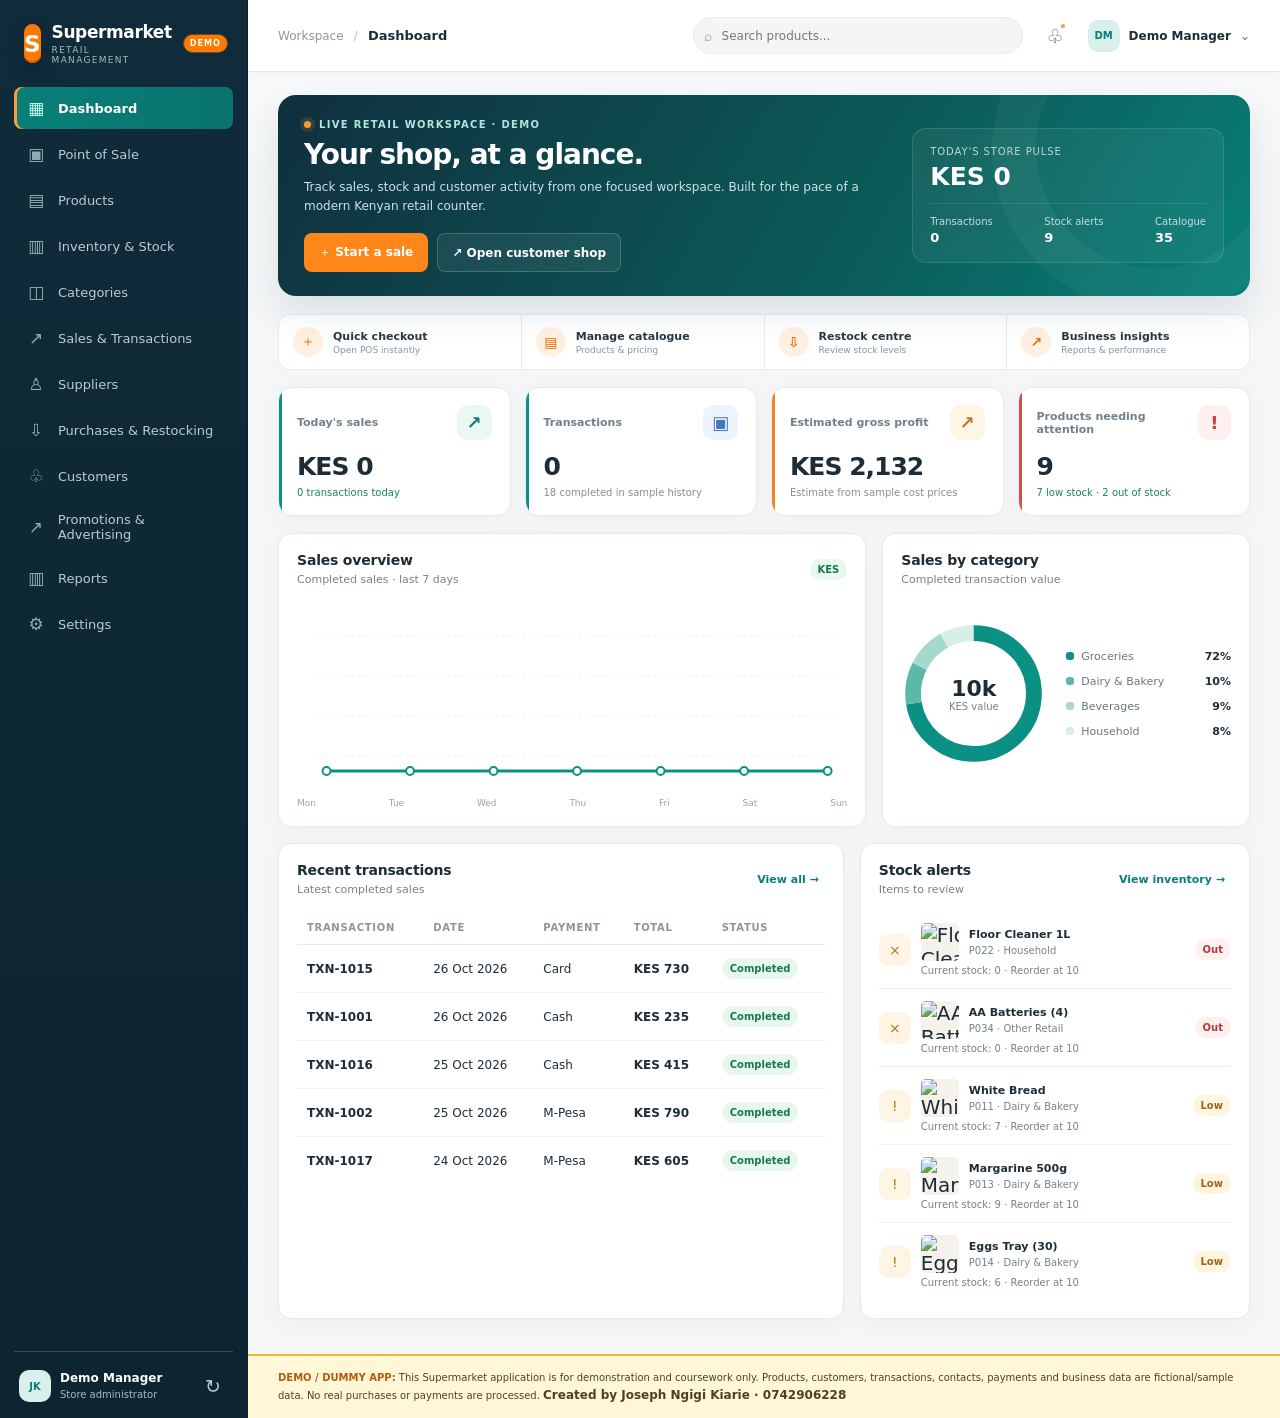
==== index.html @ f4c57b40 "Initial Mini Supermarket System" ====
<!doctype html>
<html lang="en">
<head>
  <meta charset="utf-8">
  <meta name="viewport" content="width=device-width,initial-scale=1">
  <title>Supermarket — Retail Management</title>
  <link rel="stylesheet" href="css/styles.css">
  <link rel="stylesheet" href="css/dashboard.css">
  <link rel="stylesheet" href="css/pos.css">
</head>
<body>
<div class="app-shell">
  <aside class="sidebar" id="sidebar">
    <div class="brand"><div class="brand-mark">S</div><div><strong>Supermarket</strong><small>RETAIL MANAGEMENT</small></div><span class="demo-chip">DEMO</span></div>
    <nav id="mainNav" aria-label="Main navigation">
      <button class="nav-link active" data-page="dashboard"><span>▦</span> Dashboard</button>
      <button class="nav-link" data-page="pos"><span>▣</span> Point of Sale</button>
      <button class="nav-link" data-page="products"><span>▤</span> Products</button>
      <button class="nav-link" data-page="inventory"><span>▥</span> Inventory & Stock</button>
      <button class="nav-link" data-page="categories"><span>◫</span> Categories</button>
      <button class="nav-link" data-page="sales"><span>↗</span> Sales & Transactions</button>
      <button class="nav-link" data-page="suppliers"><span>♙</span> Suppliers</button>
      <button class="nav-link" data-page="purchases"><span>⇩</span> Purchases & Restocking</button>
      <button class="nav-link" data-page="customers"><span>♧</span> Customers</button>
      <button class="nav-link" data-page="promotions"><span>↗</span> Promotions & Advertising</button>
      <button class="nav-link" data-page="reports"><span>▥</span> Reports</button>
      <button class="nav-link" data-page="settings"><span>⚙</span> Settings</button>
    </nav>
    <div class="sidebar-footer"><div class="avatar">JK</div><div><strong>Demo Manager</strong><small>Store administrator</small></div><button id="resetData" class="icon-button" title="Reset data">↻</button></div>
  </aside>
  <main class="main-area">
    <header class="topbar">
      <button class="mobile-menu icon-button" id="mobileMenu" aria-label="Toggle menu">☰</button>
      <div class="breadcrumb"><span>Workspace</span><b>/</b><strong id="currentSection">Dashboard</strong></div>
      <div class="top-actions"><label class="global-search"><span>⌕</span><input id="globalSearch" placeholder="Search products..." aria-label="Search products"></label><button class="icon-button notification-button" title="Notifications" id="notifications">♧<i></i></button><div class="top-profile"><div class="avatar">DM</div><span>Demo Manager</span><span class="muted">⌄</span></div></div>
    </header>
    <div id="pageContent" class="page-content"></div>
    <footer class="footer-note"><strong>DEMO / DUMMY APP:</strong> This Supermarket application is for demonstration and coursework only. Products, customers, transactions, contacts, payments and business data are fictional/sample data. No real purchases or payments are processed. <b class="creator-credit">Created by Joseph Ngigi Kiarie · 0742906228</b></footer>
  </main>
</div>
<div id="modalRoot"></div>
<div id="toastRoot" class="toast-root" aria-live="polite"></div>
<script src="js/data.js"></script>
<script src="js/app.js"></script>
<script src="js/dashboard.js"></script>
<script src="js/pos.js"></script>
<script src="js/inventory.js"></script>
<script src="js/sales.js"></script>
<script src="js/purchases.js"></script>
<script src="js/promotions.js"></script>
<script src="js/reports.js"></script>
</body>
</html>
---- css/styles.css ----
:root{--navy:#142b3b;--navy-2:#1d3b4c;--teal:#087f78;--teal-dark:#06665f;--green:#1a9a69;--ink:#1d2d38;--muted:#74828b;--line:#e5eaed;--surface:#fff;--canvas:#f5f7f8;--soft:#edf7f5;--amber:#b7791f;--red:#c24141;--radius:13px;font-family:Inter,ui-sans-serif,system-ui,-apple-system,"Segoe UI",sans-serif;color:var(--ink);font-synthesis:none}*{box-sizing:border-box}body{margin:0;background:var(--canvas);font-size:14px}button,input,select,textarea{font:inherit}button{cursor:pointer}button:focus-visible,input:focus-visible,select:focus-visible{outline:3px solid #7dd3c7;outline-offset:2px}.app-shell{min-height:100vh;display:flex}.sidebar{width:248px;background:var(--navy);color:#d9e3e8;display:flex;flex-direction:column;padding:22px 14px 14px;flex-shrink:0}.brand{display:flex;align-items:center;gap:11px;padding:0 10px 22px;color:#fff}.brand-mark{width:39px;height:39px;border-radius:11px;background:#17a48f;color:white;display:grid;place-items:center;font-weight:850;font-size:23px;box-shadow:inset 0 -3px 0 #087c72}.brand strong,.store-logo strong{display:block;font-size:17px;letter-spacing:-.4px}.brand small,.store-logo small{display:block;font-size:9px;letter-spacing:1.3px;color:#a5bac4;margin-top:3px}.demo-label{margin:0 10px 12px;padding:7px 10px;border:1px solid #355361;border-radius:7px;color:#a4dcd2;font-size:10px;font-weight:800;letter-spacing:1.5px}#mainNav{display:grid;gap:4px}.nav-link{border:0;background:transparent;color:#bdcbd1;border-radius:8px;padding:11px 12px;text-align:left;display:flex;align-items:center;gap:12px;font-size:13px;transition:.15s}.nav-link span{font-size:17px;width:20px;text-align:center;color:#93adb8}.nav-link:hover{background:#203d4d;color:#fff}.nav-link.active{background:#087f78;color:white;font-weight:700;box-shadow:inset 3px 0 #52d2ba}.nav-link.active span{color:#b8fff0}.sidebar-footer{display:flex;align-items:center;gap:9px;border-top:1px solid #35505d;padding:16px 5px 0;margin-top:auto}.sidebar-footer strong{display:block;font-size:12px;color:white}.sidebar-footer small{font-size:10px;color:#a9bac2}.avatar{height:32px;width:32px;flex-shrink:0;border-radius:10px;background:#d8efeb;color:#087f78;display:grid;place-items:center;font-size:10px;font-weight:800}.sidebar-footer .icon-button{margin-left:auto;color:#b9cbd2}.main-area{min-width:0;flex:1;display:flex;flex-direction:column}.topbar{height:72px;background:#fff;border-bottom:1px solid var(--line);display:flex;align-items:center;justify-content:space-between;padding:0 30px;gap:18px}.breadcrumb{display:flex;gap:10px;align-items:center;color:#8b979e;font-size:12px}.breadcrumb b{color:#c5cdd1}.breadcrumb strong{color:var(--ink);font-size:13px}.top-actions{display:flex;align-items:center;gap:17px}.global-search{height:37px;width:225px;display:flex;align-items:center;gap:8px;background:#f6f8f9;border:1px solid #e8edef;border-radius:9px;padding:0 10px;color:#85949c}.global-search input{border:0;background:transparent;outline:none;width:100%;font-size:12px}.icon-button{border:0;background:transparent;color:#52636c;font-size:19px;position:relative;border-radius:8px;padding:7px}.icon-button:hover{background:#f0f4f5}.notification-button i{position:absolute;right:5px;top:5px;width:6px;height:6px;border-radius:50%;background:#ed9e48;border:1px solid white}.top-profile{display:flex;align-items:center;gap:9px;font-size:12px;font-weight:650}.muted{color:var(--muted)}.page-content{padding:27px 30px 35px;flex:1;max-width:1700px;width:100%;margin:0 auto}.footer-note{border-top:1px solid var(--line);padding:14px 30px;color:#8a969d;font-size:10px}.footer-note span{margin:0 7px;color:#b8c1c6}.mobile-menu{display:none}.page-heading{display:flex;justify-content:space-between;align-items:flex-start;gap:15px;margin-bottom:23px}.page-heading h1{font-size:25px;letter-spacing:-.8px;margin:0 0 6px;font-weight:760}.page-heading p{margin:0;color:var(--muted);font-size:12px}.heading-actions{display:flex;gap:9px;align-items:center;flex-wrap:wrap}.button{display:inline-flex;align-items:center;justify-content:center;gap:8px;border:1px solid transparent;border-radius:8px;padding:10px 14px;font-weight:700;font-size:12px;transition:.15s;text-decoration:none}.button.primary{background:var(--teal);color:#fff}.button.primary:hover{background:var(--teal-dark)}.button.secondary{background:white;border-color:#dce4e7;color:#42545d}.button.secondary:hover{background:#f5f8f9}.button.danger{background:#fff2f2;color:var(--red);border-color:#f4d4d4}.button.small{padding:7px 10px;font-size:11px}.button.full{width:100%}.card{background:#fff;border:1px solid var(--line);border-radius:var(--radius);padding:18px;min-width:0}.card-heading{display:flex;align-items:center;justify-content:space-between;gap:10px;margin-bottom:15px}.card-heading h3,.card h3{margin:0;font-size:14px;letter-spacing:-.2px}.card-heading p{margin:5px 0 0;color:var(--muted);font-size:11px}.text-link{color:var(--teal);font-weight:750;border:0;background:none;font-size:11px;text-decoration:none}.pill{display:inline-flex;align-items:center;gap:5px;border-radius:30px;padding:5px 8px;font-size:10px;font-weight:750;white-space:nowrap}.pill.green{background:#e8f8ef;color:#18794e}.pill.amber{background:#fff4df;color:#9a6716}.pill.red{background:#fff0f0;color:#b33a3a}.pill.blue{background:#edf4ff;color:#3767aa}.pill.gray{background:#eff2f3;color:#68767e}.table-wrap{overflow-x:auto}table{width:100%;border-collapse:collapse;white-space:nowrap}th{text-align:left;color:#89969d;font-size:10px;font-weight:750;text-transform:uppercase;letter-spacing:.7px;padding:11px 10px;border-bottom:1px solid var(--line)}td{padding:13px 10px;border-bottom:1px solid #eef1f2;font-size:12px}tbody tr:last-child td{border-bottom:0}tbody tr:hover{background:#fafcfc}.product-cell{display:flex;align-items:center;gap:10px}.product-thumb{width:38px;height:38px;border-radius:10px;display:grid;place-items:center;background:#eef6f4;font-size:20px;flex-shrink:0}.product-cell strong{display:block;font-size:12px}.product-cell small{display:block;color:#8a969d;font-size:10px;margin-top:4px}.form-grid{display:grid;grid-template-columns:repeat(2,minmax(0,1fr));gap:14px}.field{display:grid;gap:6px}.field label{font-size:11px;font-weight:750;color:#50616a}.field input,.field select,.field textarea,.control-input{width:100%;border:1px solid #dfe6e9;background:white;border-radius:8px;padding:10px 11px;color:var(--ink);outline:none;font-size:12px}.field textarea{min-height:78px;resize:vertical}.field input:focus,.field select:focus,.field textarea:focus,.control-input:focus{border-color:#68b9ae;box-shadow:0 0 0 3px #e6f7f4}.field.full-width{grid-column:1/-1}.toolbar{display:flex;gap:9px;align-items:center;flex-wrap:wrap;margin-bottom:15px}.toolbar .control-input{max-width:260px}.toolbar select{max-width:190px}.empty-state{text-align:center;color:var(--muted);padding:35px 15px}.empty-state strong{display:block;color:var(--ink);margin-bottom:5px}.modal-backdrop{position:fixed;inset:0;background:#0c202b80;display:grid;place-items:center;padding:20px;z-index:1000}.modal{background:white;width:min(600px,100%);max-height:90vh;overflow:auto;border-radius:16px;box-shadow:0 24px 80px #00151f40}.modal-head{display:flex;align-items:center;justify-content:space-between;padding:20px 22px;border-bottom:1px solid var(--line)}.modal-head h2{font-size:17px;margin:0}.modal-body{padding:22px}.modal-actions{display:flex;justify-content:flex-end;gap:9px;padding:15px 22px;border-top:1px solid var(--line)}.toast-root{position:fixed;right:22px;bottom:22px;display:grid;gap:8px;z-index:2000}.toast{background:#173746;color:white;padding:13px 16px;border-radius:10px;box-shadow:0 10px 35px #102a3830;font-size:12px;max-width:330px;animation:toast-in .2s ease}.toast.error{background:#9c3434}@keyframes toast-in{from{opacity:0;transform:translateY(8px)}to{opacity:1;transform:translateY(0)}}.section-subtitle{color:var(--muted);font-size:12px;margin:5px 0 0}.stat-number{font-size:25px;font-weight:800;letter-spacing:-1px;margin:11px 0 7px}.stat-label{color:#77868e;font-size:11px}.table-empty{padding:28px;text-align:center;color:var(--muted)}@media(max-width:1100px){.sidebar{width:220px}.page-content{padding:22px}.topbar{padding:0 22px}.top-profile span:not(.muted){display:none}}@media(max-width:780px){.sidebar{position:fixed;left:-260px;top:0;bottom:0;z-index:900;transition:left .2s;width:248px;box-shadow:15px 0 40px #0c27301a}.sidebar.open{left:0}.topbar{height:62px;padding:0 14px}.mobile-menu{display:inline-flex}.breadcrumb{margin-right:auto}.top-actions{gap:5px}.global-search{width:40px;background:white;border-color:transparent;padding:0 10px}.global-search input{width:0;opacity:0}.global-search:focus-within{width:180px;border-color:var(--line);background:#f6f8f9}.global-search:focus-within input{width:100%;opacity:1}.top-profile{display:none}.page-content{padding:20px 14px}.page-heading{flex-direction:column}.page-heading h1{font-size:23px}.footer-note{padding:13px 15px}.form-grid{grid-template-columns:1fr}.field.full-width{grid-column:auto}}@media print{.sidebar,.topbar,.footer-note,.heading-actions,.no-print{display:none!important}.main-area{width:100%}.page-content{padding:0}.app-shell{display:block}body{background:white}.card{break-inside:avoid}}/* Product photography shared by inventory, catalogue and transaction tables. */
.product-thumb.product-photo{overflow:hidden;padding:0;background:#f5f2eb;border-radius:5px}
.product-thumb.product-photo img{display:block;width:100%;height:100%;object-fit:cover}
/* Promotions use a practical retail campaign tile instead of decorative glyphs. */
.promo-preview{padding:16px;border:1px solid #e5eaed;background:#fff;border-radius:4px}
.promo-preview-photo{height:120px;margin:12px 0;overflow:hidden;background:#f5f2eb}
.promo-preview-photo img{display:block;width:100%;height:100%;object-fit:cover}

/* 2026 brand polish: a distinctive commerce workspace, inspired by the clarity of leading marketplaces without copying them. */
:root{--accent:#f58220;--accent-soft:#fff3e8;--navy:#102b3a;--canvas:#f4f6f7}
body{background:linear-gradient(180deg,#f8fafb 0,#f4f6f7 220px)}
.sidebar{background:linear-gradient(180deg,#102b3a 0%,#0d2431 100%);border-right:1px solid #0a202c}
.brand{position:relative}.brand-mark{background:linear-gradient(145deg,#ff982f,#f36f0b);box-shadow:0 7px 18px #071b2538,inset 0 -2px 0 #d85d00}.demo-chip{margin-left:auto;font-size:8px;font-weight:900;letter-spacing:1.1px;color:#ffd5b0;border:1px solid #6a4a35;background:#3a302b;padding:4px 6px;border-radius:99px}
.nav-link.active{background:linear-gradient(90deg,#087f78,#0a746e);box-shadow:inset 3px 0 #ff9a3d}.topbar{box-shadow:0 1px 10px #15324308;position:sticky;top:0;z-index:100}.global-search{width:min(330px,28vw);border-radius:999px;background:#f3f5f6}.button.primary{background:linear-gradient(135deg,#0b9183,#08766e);box-shadow:0 5px 12px #087f7820}.button.primary:hover{background:#06665f;transform:translateY(-1px)}
.card,.stat-card{box-shadow:0 5px 22px #17384608;border-color:#e4e9eb}.footer-note{background:#fff9f4;border-top:1px solid #f2dfcf;color:#7c6b5e;line-height:1.55}.footer-note strong{color:#b85812}.footer-note span{color:#e09a64}
.creator-credit{font-weight:850;font-size:12px}.footer-note{background:#fff7d6;border-top:2px solid #f1b928;color:#4c421f}.brand .brand-mark{background:#ff7a00}.demo-chip{background:#ff7a00!important;color:#fff!important}
---- css/dashboard.css ----
.stats-grid{display:grid;grid-template-columns:repeat(4,minmax(0,1fr));gap:14px;margin-bottom:17px}.stat-card{background:white;border:1px solid var(--line);border-radius:13px;padding:17px 18px;position:relative;overflow:hidden}.stat-top{display:flex;justify-content:space-between;align-items:center;color:#71818a;font-size:11px;font-weight:650}.stat-icon{height:35px;width:35px;border-radius:10px;display:grid;place-items:center;font-size:18px;background:#eaf7f4;color:var(--teal)}.stat-icon.amber{background:#fff5e5;color:#b7791f}.stat-icon.blue{background:#edf3ff;color:#4775b9}.stat-icon.red{background:#fff0f0;color:#c24141}.stat-card .stat-number{margin:12px 0 6px}.stat-change{font-size:10px;color:#18865a}.stat-change.neutral{color:#829098}.dashboard-grid{display:grid;grid-template-columns:minmax(0,1.6fr) minmax(270px,1fr);gap:16px;margin-bottom:16px}.chart-card{min-height:280px}.chart-legend{display:flex;gap:13px;align-items:center;color:#7a878e;font-size:10px}.legend-dot{display:inline-block;width:7px;height:7px;border-radius:50%;background:#0c9385;margin-right:5px}.chart-wrap{height:190px;width:100%;position:relative}.chart-wrap svg{width:100%;height:100%;overflow:visible}.chart-labels{display:flex;justify-content:space-between;color:#9aa5ab;font-size:9px;margin-top:7px}.donut-layout{display:flex;align-items:center;gap:20px;min-height:185px}.donut{width:145px;height:145px;position:relative;flex-shrink:0}.donut svg{width:100%;height:100%;transform:rotate(-90deg)}.donut-center{position:absolute;inset:0;display:grid;place-content:center;text-align:center}.donut-center strong{font-size:22px}.donut-center small{font-size:10px;color:var(--muted)}.legend-list{display:grid;gap:12px;flex:1}.legend-row{display:flex;align-items:center;gap:7px;font-size:11px;color:#687780}.legend-row strong{margin-left:auto;color:var(--ink)}.small-dot{height:8px;width:8px;border-radius:3px;flex-shrink:0}.lower-grid{display:grid;grid-template-columns:minmax(0,1.45fr) minmax(280px,1fr);gap:16px}.alert-list{display:grid;gap:0}.alert-row{display:flex;gap:10px;padding:12px 0;border-bottom:1px solid #eef1f2;align-items:center}.alert-row:last-child{border-bottom:0}.alert-mark{height:32px;width:32px;display:grid;place-items:center;border-radius:9px;background:#fff5e4;color:#b7791f;flex-shrink:0}.alert-row strong{display:block;font-size:11px}.alert-row small{display:block;color:var(--muted);font-size:10px;margin-top:4px}.alert-row .pill{margin-left:auto}.quick-actions{display:grid;grid-template-columns:repeat(4,minmax(0,1fr));gap:10px;margin-bottom:17px}.quick-action{display:flex;align-items:center;gap:10px;padding:13px;border:1px solid var(--line);border-radius:11px;background:white;text-align:left;color:var(--ink)}.quick-action:hover{border-color:#9dd8ce;background:#fbfefd}.quick-action span{width:34px;height:34px;border-radius:9px;background:#eaf7f4;color:var(--teal);display:grid;place-items:center;font-size:17px}.quick-action strong{font-size:11px;display:block}.quick-action small{display:block;font-size:9px;color:var(--muted);margin-top:3px}@media(max-width:1200px){.stats-grid{grid-template-columns:repeat(2,minmax(0,1fr))}.dashboard-grid,.lower-grid{grid-template-columns:1fr}}@media(max-width:600px){.stats-grid{gap:9px}.stat-card{padding:13px}.stat-card .stat-number{font-size:21px}.stat-top{font-size:10px}.stat-icon{width:30px;height:30px}.quick-actions{grid-template-columns:repeat(2,minmax(0,1fr))}.donut-layout{gap:10px}.donut{width:115px;height:115px}}/* Reports visualizations: clean charts without gradients or decorative effects. */
.report-chart-grid{display:grid;grid-template-columns:repeat(2,minmax(0,1fr));gap:16px;margin:16px 0}
.report-chart-card{min-width:0}
.report-column-chart svg{display:block;width:100%;height:auto;overflow:visible}
.chart-axis{font-size:11px;fill:#7c8990}
.chart-value{font-size:10px;fill:#465761;font-weight:700}
.report-horizontal-bars{display:grid;gap:17px;padding:8px 0}
.report-bar-label{display:flex;justify-content:space-between;gap:12px;margin-bottom:7px;font-size:11px}
.report-bar-label span{color:#596971}
.report-bar-track{height:9px;background:#f0f2f3;overflow:hidden}
.report-bar-track span{display:block;height:100%;background:#f58220}
.report-payment-layout{display:flex;align-items:center;gap:22px;min-height:180px}
.report-donut{width:130px;height:130px;position:relative;flex:0 0 130px}
.report-donut svg{width:100%;height:100%;transform:rotate(-90deg)}
.report-donut>div{position:absolute;inset:0;display:flex;align-items:center;justify-content:center;flex-direction:column;pointer-events:none}
.report-donut strong{font-size:23px}.report-donut small{font-size:10px;color:#7c8990}
.report-payment-legend{display:grid;gap:12px;min-width:0;flex:1}
.report-payment-legend>div{display:grid;grid-template-columns:1fr auto;gap:4px 10px;font-size:11px}
.report-payment-legend span{display:flex;align-items:center;gap:7px}
.report-payment-legend i{display:inline-block;width:9px;height:9px;flex-shrink:0}
.report-payment-legend small{grid-column:1/-1;color:#7c8990;font-size:10px}
.report-low-stock{margin-bottom:16px}
@media(max-width:900px){.report-chart-grid{grid-template-columns:1fr}}
@media(max-width:480px){.report-payment-layout{gap:12px}.report-donut{width:105px;height:105px;flex-basis:105px}.report-payment-legend>div{font-size:10px}}
/* Signature dashboard layer */
.dashboard-hero{position:relative;overflow:hidden;display:grid;grid-template-columns:minmax(0,1.5fr) minmax(300px,.8fr);gap:24px;align-items:center;margin:-4px 0 18px;padding:24px 26px;border-radius:18px;background:linear-gradient(120deg,#102f3e 0%,#0b5c59 62%,#087f78 100%);color:white;box-shadow:0 16px 36px #1237471c}
.dashboard-hero:after{content:"";position:absolute;width:240px;height:240px;border:44px solid #ffffff0a;border-radius:50%;right:-70px;top:-110px}.hero-eyebrow{display:flex;align-items:center;gap:8px;color:#aee7dc;font-size:10px;font-weight:850;letter-spacing:1.3px;text-transform:uppercase}.hero-eyebrow:before{content:"";width:7px;height:7px;border-radius:50%;background:#ff962f;box-shadow:0 0 0 4px #ff962f24}.dashboard-hero h1{font-size:28px;letter-spacing:-1px;margin:8px 0 7px}.dashboard-hero p{margin:0;color:#d0e2e5;font-size:12px;max-width:610px;line-height:1.55}.hero-actions{display:flex;gap:9px;margin-top:18px;flex-wrap:wrap}.hero-actions .button.primary{background:#ff8618;box-shadow:none}.hero-actions .button.primary:hover{background:#ef7510}.hero-actions .button.secondary{background:#ffffff10;color:white;border-color:#ffffff2e}.hero-pulse{position:relative;z-index:1;background:#ffffff0d;border:1px solid #ffffff1f;border-radius:14px;padding:17px}.pulse-label{font-size:10px;color:#b9d7da;text-transform:uppercase;letter-spacing:.9px}.pulse-value{font-size:25px;font-weight:850;margin:5px 0}.pulse-meta{display:flex;justify-content:space-between;gap:12px;padding-top:12px;margin-top:12px;border-top:1px solid #ffffff1a;font-size:10px;color:#c8dcdf}.pulse-meta strong{display:block;color:white;font-size:13px;margin-top:3px}.commerce-strip{display:grid;grid-template-columns:repeat(4,minmax(0,1fr));gap:1px;background:#e5eaed;border:1px solid #e5eaed;border-radius:13px;overflow:hidden;margin-bottom:17px}.commerce-item{border:0;background:white;padding:12px 14px;display:flex;align-items:center;gap:10px;text-align:left;color:#263943}.commerce-item:hover{background:#fff9f3}.commerce-item b{display:grid;place-items:center;width:30px;height:30px;border-radius:50%;background:#fff0e2;color:#e66f0b;font-size:14px}.commerce-item strong{display:block;font-size:11px}.commerce-item small{display:block;color:#87949a;font-size:9px;margin-top:2px}.stat-card{border-radius:14px}.stat-card:before{content:"";position:absolute;left:0;top:0;bottom:0;width:3px;background:#0b9183}.stat-card:nth-child(3):before{background:#f58220}.stat-card:nth-child(4):before{background:#cf4f4f}.quick-actions{display:none}
@media(max-width:900px){.dashboard-hero{grid-template-columns:1fr}.hero-pulse{display:none}.commerce-strip{grid-template-columns:repeat(2,1fr)}}
@media(max-width:520px){.dashboard-hero{padding:20px;border-radius:14px}.dashboard-hero h1{font-size:24px}.commerce-strip{grid-template-columns:1fr}}
---- css/pos.css ----
.pos-layout{display:grid;grid-template-columns:minmax(0,1fr) 350px;gap:16px;align-items:start}.pos-main,.pos-cart{background:white;border:1px solid var(--line);border-radius:13px;overflow:hidden}.pos-toolbar{padding:16px;border-bottom:1px solid var(--line);display:flex;gap:9px;flex-wrap:wrap}.pos-toolbar input{flex:1;min-width:180px}.pos-categories{display:flex;gap:7px;overflow:auto;padding:13px 16px 0}.category-chip{white-space:nowrap;border:1px solid #e1e8ea;background:white;border-radius:20px;padding:7px 11px;color:#64747c;font-size:10px;font-weight:700}.category-chip.active{background:#e6f6f2;border-color:#b6e4da;color:#087f78}.pos-products{padding:15px;display:grid;grid-template-columns:repeat(3,minmax(0,1fr));gap:11px}.pos-product{border:1px solid #e6ecee;border-radius:11px;padding:12px;text-align:left;background:white;min-width:0;transition:.15s}.pos-product:hover{border-color:#83cfc2;box-shadow:0 5px 15px #123b3510;transform:translateY(-1px)}.pos-product .product-emoji{height:65px;background:#f4f8f7;border-radius:8px;display:grid;place-items:center;font-size:30px;margin-bottom:10px}.pos-product strong{display:block;font-size:11px;white-space:nowrap;overflow:hidden;text-overflow:ellipsis}.pos-product small{display:block;color:#849199;font-size:9px;margin:5px 0 9px}.pos-product .price-line{display:flex;align-items:center;justify-content:space-between;font-weight:800;font-size:12px}.pos-product .price-line span{font-size:9px;font-weight:500;color:#7f8d94}.pos-cart-head{padding:17px;border-bottom:1px solid var(--line);display:flex;align-items:center;justify-content:space-between}.pos-cart-head h3{margin:0;font-size:14px}.cart-count{font-size:10px;color:#6f7e86;background:#f0f4f5;border-radius:20px;padding:5px 8px}.cart-items{padding:7px 16px;max-height:320px;overflow:auto}.cart-empty{text-align:center;padding:32px 10px;color:#8b989f;font-size:11px}.cart-empty span{font-size:28px;display:block;margin-bottom:9px}.cart-item{display:grid;grid-template-columns:34px minmax(0,1fr) auto;gap:9px;align-items:center;padding:12px 0;border-bottom:1px solid #edf0f1}.cart-item:last-child{border-bottom:0}.cart-item .product-thumb{width:34px;height:34px;font-size:17px}.cart-item strong{display:block;font-size:11px}.cart-item small{display:block;color:#89969d;font-size:10px;margin-top:4px}.qty-controls{display:flex;align-items:center;gap:7px;margin-top:7px}.qty-controls button{width:22px;height:22px;border:1px solid #e1e7e9;background:white;border-radius:6px;color:#52646d}.qty-controls span{font-size:10px;font-weight:750}.cart-item-price{text-align:right;font-size:11px;font-weight:800}.cart-item-price button{display:block;border:0;background:none;color:#ad6b6b;margin:7px 0 0 auto;font-size:10px}.cart-adjustments{padding:14px 16px;border-top:1px solid var(--line);display:grid;gap:10px}.adjust-row{display:flex;justify-content:space-between;align-items:center;font-size:11px;color:#6f7d85}.adjust-row input{width:72px;padding:6px;border:1px solid #e0e7e9;border-radius:6px;text-align:right}.total-line{display:flex;justify-content:space-between;align-items:center;font-size:12px}.total-line strong{font-size:21px;letter-spacing:-.5px}.pos-checkout{padding:0 16px 16px;display:grid;gap:9px}.pos-checkout select,.pos-checkout input{width:100%;padding:10px;border:1px solid #e0e7e9;border-radius:8px;font-size:11px;background:white}.pos-checkout .field{gap:5px}.pos-checkout .field label{font-size:10px}.stock-warning{font-size:9px;color:#bc6c28;margin-top:4px}@media(max-width:1150px){.pos-layout{grid-template-columns:minmax(0,1fr) 310px}.pos-products{grid-template-columns:repeat(2,minmax(0,1fr))}}@media(max-width:900px){.pos-layout{grid-template-columns:1fr}.pos-cart{position:static}.pos-products{grid-template-columns:repeat(3,minmax(0,1fr))}}@media(max-width:560px){.pos-products{grid-template-columns:repeat(2,minmax(0,1fr));padding:10px;gap:8px}.pos-product{padding:9px}.pos-product .product-emoji{height:52px}.pos-cart{margin-top:0}}/* Real product photography replaces emoji artwork in POS product tiles and cart rows. */
.pos-product .product-emoji{overflow:hidden;border-radius:4px;background:#f5f2eb}
.pos-product .product-emoji img{display:block;width:100%;height:100%;object-fit:cover}
.cart-item .product-thumb.product-photo{overflow:hidden;border-radius:4px}
.cart-item .product-thumb.product-photo img{display:block;width:100%;height:100%;object-fit:cover}
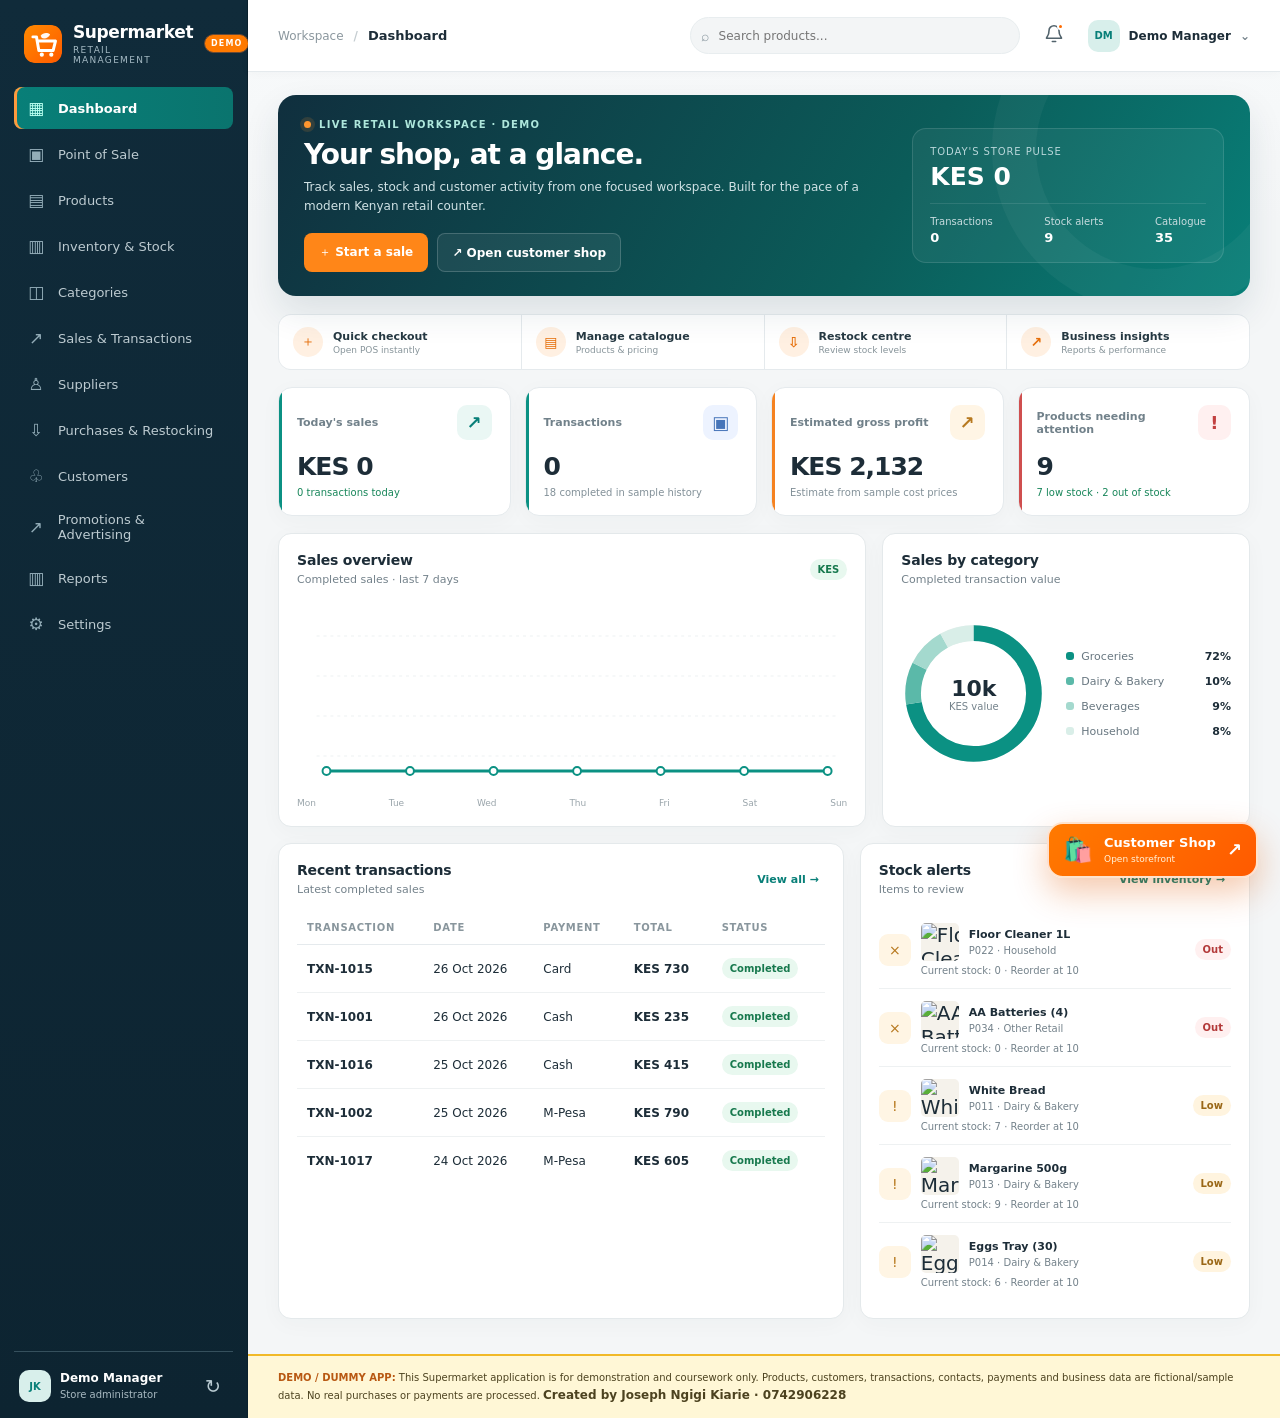
==== commit cc5d8b37: "logo and customer front button" ====
--- a/index.html
+++ b/index.html
@@ -11,7 +11,7 @@
 <body>
 <div class="app-shell">
   <aside class="sidebar" id="sidebar">
-    <div class="brand"><div class="brand-mark">S</div><div><strong>Supermarket</strong><small>RETAIL MANAGEMENT</small></div><span class="demo-chip">DEMO</span></div>
+    <div class="brand"><img class="app-logo" src="logo.svg" alt="Supermarket logo"><div><strong>Supermarket</strong><small>RETAIL MANAGEMENT</small></div><span class="demo-chip">DEMO</span></div>
     <nav id="mainNav" aria-label="Main navigation">
       <button class="nav-link active" data-page="dashboard"><span>▦</span> Dashboard</button>
       <button class="nav-link" data-page="pos"><span>▣</span> Point of Sale</button>
@@ -31,13 +31,14 @@
   <main class="main-area">
     <header class="topbar">
       <button class="mobile-menu icon-button" id="mobileMenu" aria-label="Toggle menu">☰</button>
-      <div class="breadcrumb"><span>Workspace</span><b>/</b><strong id="currentSection">Dashboard</strong></div>
-      <div class="top-actions"><label class="global-search"><span>⌕</span><input id="globalSearch" placeholder="Search products..." aria-label="Search products"></label><button class="icon-button notification-button" title="Notifications" id="notifications">♧<i></i></button><div class="top-profile"><div class="avatar">DM</div><span>Demo Manager</span><span class="muted">⌄</span></div></div>
+      <a class="mobile-brand" href="index.html" aria-label="Supermarket home"><img src="logo.svg" alt=""><strong>Supermarket</strong></a><div class="breadcrumb"><span>Workspace</span><b>/</b><strong id="currentSection">Dashboard</strong></div>
+      <div class="top-actions"><label class="global-search"><span>⌕</span><input id="globalSearch" placeholder="Search products..." aria-label="Search products"></label><button class="icon-button notification-button" title="Notifications" id="notifications" aria-label="Notifications"><svg viewBox="0 0 24 24" aria-hidden="true"><path d="M18 8a6 6 0 0 0-12 0c0 7-3 7-3 9h18c0-2-3-2-3-9M10 21h4"/></svg><i></i></button><div class="top-profile"><div class="avatar">DM</div><span>Demo Manager</span><span class="muted">⌄</span></div></div>
     </header>
     <div id="pageContent" class="page-content"></div>
     <footer class="footer-note"><strong>DEMO / DUMMY APP:</strong> This Supermarket application is for demonstration and coursework only. Products, customers, transactions, contacts, payments and business data are fictional/sample data. No real purchases or payments are processed. <b class="creator-credit">Created by Joseph Ngigi Kiarie · 0742906228</b></footer>
   </main>
 </div>
+<a class="customer-shop-fab" href="storefront.html" aria-label="Open customer storefront"><span class="shop-fab-icon">🛍️</span><span><b>Customer Shop</b><small>Open storefront</small></span><strong>↗</strong></a>
 <div id="modalRoot"></div>
 <div id="toastRoot" class="toast-root" aria-live="polite"></div>
 <script src="js/data.js"></script>
--- a/css/styles.css
+++ b/css/styles.css
@@ -14,3 +14,8 @@
 .nav-link.active{background:linear-gradient(90deg,#087f78,#0a746e);box-shadow:inset 3px 0 #ff9a3d}.topbar{box-shadow:0 1px 10px #15324308;position:sticky;top:0;z-index:100}.global-search{width:min(330px,28vw);border-radius:999px;background:#f3f5f6}.button.primary{background:linear-gradient(135deg,#0b9183,#08766e);box-shadow:0 5px 12px #087f7820}.button.primary:hover{background:#06665f;transform:translateY(-1px)}
 .card,.stat-card{box-shadow:0 5px 22px #17384608;border-color:#e4e9eb}.footer-note{background:#fff9f4;border-top:1px solid #f2dfcf;color:#7c6b5e;line-height:1.55}.footer-note strong{color:#b85812}.footer-note span{color:#e09a64}
 .creator-credit{font-weight:850;font-size:12px}.footer-note{background:#fff7d6;border-top:2px solid #f1b928;color:#4c421f}.brand .brand-mark{background:#ff7a00}.demo-chip{background:#ff7a00!important;color:#fff!important}
+
+/* Final visibility, branding and mobile polish */
+.app-logo{width:38px;height:38px;flex:0 0 38px;border-radius:11px}.mobile-brand{display:none;align-items:center;gap:7px;text-decoration:none;color:inherit}.mobile-brand img{width:31px;height:31px;border-radius:9px}.mobile-brand strong{font-size:13px}.notification-button svg{width:20px;height:20px;fill:none;stroke:currentColor;stroke-width:1.9;stroke-linecap:round;stroke-linejoin:round}.notification-button{position:relative}.notification-button i{position:absolute;right:7px;top:6px;width:7px;height:7px;border-radius:50%;background:#ff6b00;border:2px solid #fff}.customer-shop-fab{position:fixed;right:22px;bottom:22px;z-index:1200;display:flex;align-items:center;gap:11px;min-width:205px;padding:12px 14px;border-radius:16px;background:linear-gradient(135deg,#ff7a00,#ff5a00);color:#fff;text-decoration:none;box-shadow:0 14px 34px rgba(225,87,0,.32);border:2px solid rgba(255,255,255,.8);transition:transform .18s,box-shadow .18s}.customer-shop-fab:hover{transform:translateY(-3px);box-shadow:0 18px 38px rgba(225,87,0,.4)}.shop-fab-icon{font-size:24px}.customer-shop-fab span:nth-child(2){display:grid;line-height:1.15}.customer-shop-fab b{font-size:13px}.customer-shop-fab small{font-size:9px;color:#fff4dc;margin-top:3px}.customer-shop-fab>strong{margin-left:auto;font-size:18px}
+@media(max-width:760px){.topbar{padding:9px 12px;gap:8px;min-height:58px}.mobile-brand{display:flex}.breadcrumb{display:none}.top-actions{margin-left:auto;gap:6px}.global-search{display:none}.top-profile span{display:none}.top-profile{padding:0}.top-profile .avatar{width:32px;height:32px}.notification-button{width:36px;height:36px}.mobile-menu{width:36px;height:36px}.page-content{padding:16px 12px 90px}.footer-note{margin:0 12px 88px;padding:15px;font-size:10px}.creator-credit{display:block!important;margin:8px 0 0!important;width:max-content;max-width:100%}.customer-shop-fab{right:12px;bottom:12px;min-width:0;padding:10px 12px;border-radius:14px}.customer-shop-fab b{font-size:12px}.customer-shop-fab small{font-size:8px}.shop-fab-icon{font-size:21px}.sidebar{width:min(86vw,290px)}.card{overflow-x:auto}.toolbar{display:grid!important;grid-template-columns:1fr!important;gap:8px}.toolbar>*{width:100%!important;min-width:0}.stats-grid{grid-template-columns:1fr 1fr!important;gap:10px}.stat-card{padding:14px}.stat-number{font-size:20px}.quick-actions,.commerce-strip{grid-template-columns:1fr 1fr!important}.dashboard-grid,.lower-grid{grid-template-columns:1fr!important}.dashboard-hero{padding:22px!important}.dashboard-hero h1{font-size:30px!important}.hero-actions{flex-wrap:wrap}.hero-actions .button{flex:1;min-width:150px}.table-wrap,.table-container{overflow-x:auto;-webkit-overflow-scrolling:touch}table{min-width:650px}.modal{width:calc(100vw - 24px)!important;max-height:88vh;overflow:auto}.form-grid{grid-template-columns:1fr!important}}
+@media(max-width:420px){.stats-grid,.quick-actions,.commerce-strip{grid-template-columns:1fr!important}.mobile-brand strong{display:none}.customer-shop-fab span:nth-child(2) small{display:none}.customer-shop-fab{min-width:164px}.page-content{padding-left:10px;padding-right:10px}}
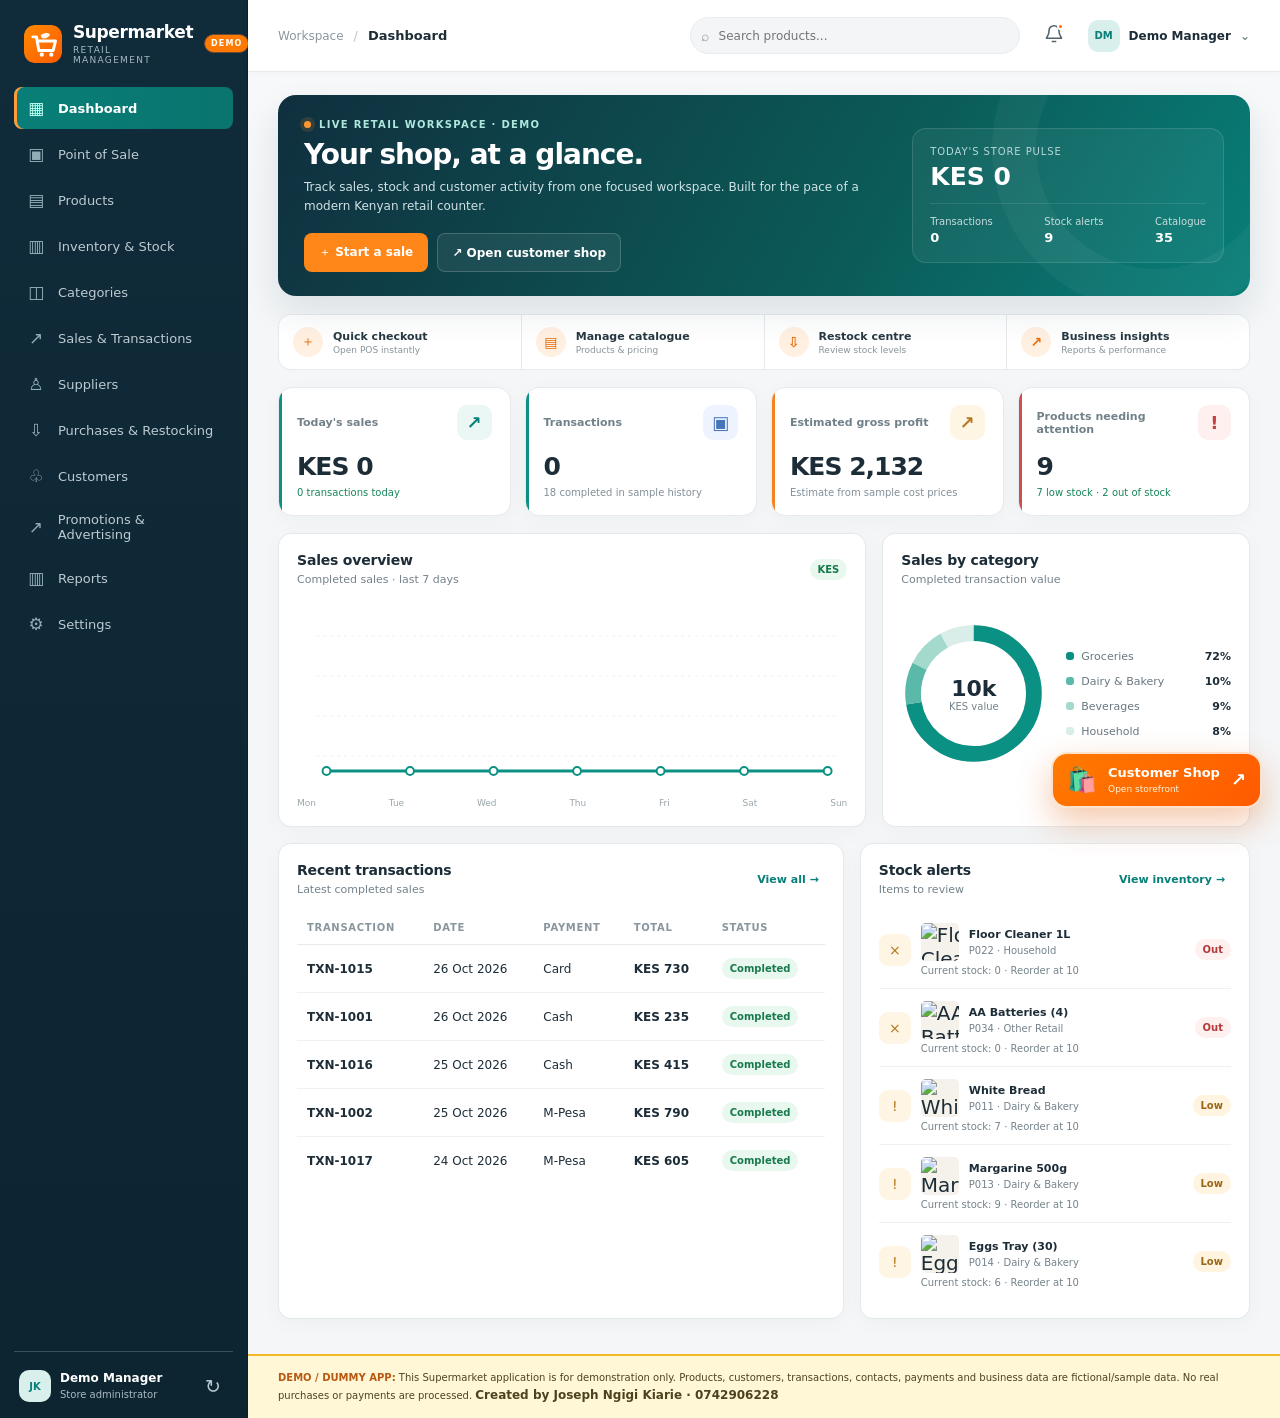
==== commit 06407008: "fix footer" ====
--- a/index.html
+++ b/index.html
@@ -35,7 +35,7 @@
       <div class="top-actions"><label class="global-search"><span>⌕</span><input id="globalSearch" placeholder="Search products..." aria-label="Search products"></label><button class="icon-button notification-button" title="Notifications" id="notifications" aria-label="Notifications"><svg viewBox="0 0 24 24" aria-hidden="true"><path d="M18 8a6 6 0 0 0-12 0c0 7-3 7-3 9h18c0-2-3-2-3-9M10 21h4"/></svg><i></i></button><div class="top-profile"><div class="avatar">DM</div><span>Demo Manager</span><span class="muted">⌄</span></div></div>
     </header>
     <div id="pageContent" class="page-content"></div>
-    <footer class="footer-note"><strong>DEMO / DUMMY APP:</strong> This Supermarket application is for demonstration and coursework only. Products, customers, transactions, contacts, payments and business data are fictional/sample data. No real purchases or payments are processed. <b class="creator-credit">Created by Joseph Ngigi Kiarie · 0742906228</b></footer>
+    <footer class="footer-note"><strong>DEMO / DUMMY APP:</strong> This Supermarket application is for demonstration only. Products, customers, transactions, contacts, payments and business data are fictional/sample data. No real purchases or payments are processed. <b class="creator-credit">Created by Joseph Ngigi Kiarie · 0742906228</b></footer>
   </main>
 </div>
 <a class="customer-shop-fab" href="storefront.html" aria-label="Open customer storefront"><span class="shop-fab-icon">🛍️</span><span><b>Customer Shop</b><small>Open storefront</small></span><strong>↗</strong></a>
--- a/css/styles.css
+++ b/css/styles.css
@@ -19,3 +19,35 @@
 .app-logo{width:38px;height:38px;flex:0 0 38px;border-radius:11px}.mobile-brand{display:none;align-items:center;gap:7px;text-decoration:none;color:inherit}.mobile-brand img{width:31px;height:31px;border-radius:9px}.mobile-brand strong{font-size:13px}.notification-button svg{width:20px;height:20px;fill:none;stroke:currentColor;stroke-width:1.9;stroke-linecap:round;stroke-linejoin:round}.notification-button{position:relative}.notification-button i{position:absolute;right:7px;top:6px;width:7px;height:7px;border-radius:50%;background:#ff6b00;border:2px solid #fff}.customer-shop-fab{position:fixed;right:22px;bottom:22px;z-index:1200;display:flex;align-items:center;gap:11px;min-width:205px;padding:12px 14px;border-radius:16px;background:linear-gradient(135deg,#ff7a00,#ff5a00);color:#fff;text-decoration:none;box-shadow:0 14px 34px rgba(225,87,0,.32);border:2px solid rgba(255,255,255,.8);transition:transform .18s,box-shadow .18s}.customer-shop-fab:hover{transform:translateY(-3px);box-shadow:0 18px 38px rgba(225,87,0,.4)}.shop-fab-icon{font-size:24px}.customer-shop-fab span:nth-child(2){display:grid;line-height:1.15}.customer-shop-fab b{font-size:13px}.customer-shop-fab small{font-size:9px;color:#fff4dc;margin-top:3px}.customer-shop-fab>strong{margin-left:auto;font-size:18px}
 @media(max-width:760px){.topbar{padding:9px 12px;gap:8px;min-height:58px}.mobile-brand{display:flex}.breadcrumb{display:none}.top-actions{margin-left:auto;gap:6px}.global-search{display:none}.top-profile span{display:none}.top-profile{padding:0}.top-profile .avatar{width:32px;height:32px}.notification-button{width:36px;height:36px}.mobile-menu{width:36px;height:36px}.page-content{padding:16px 12px 90px}.footer-note{margin:0 12px 88px;padding:15px;font-size:10px}.creator-credit{display:block!important;margin:8px 0 0!important;width:max-content;max-width:100%}.customer-shop-fab{right:12px;bottom:12px;min-width:0;padding:10px 12px;border-radius:14px}.customer-shop-fab b{font-size:12px}.customer-shop-fab small{font-size:8px}.shop-fab-icon{font-size:21px}.sidebar{width:min(86vw,290px)}.card{overflow-x:auto}.toolbar{display:grid!important;grid-template-columns:1fr!important;gap:8px}.toolbar>*{width:100%!important;min-width:0}.stats-grid{grid-template-columns:1fr 1fr!important;gap:10px}.stat-card{padding:14px}.stat-number{font-size:20px}.quick-actions,.commerce-strip{grid-template-columns:1fr 1fr!important}.dashboard-grid,.lower-grid{grid-template-columns:1fr!important}.dashboard-hero{padding:22px!important}.dashboard-hero h1{font-size:30px!important}.hero-actions{flex-wrap:wrap}.hero-actions .button{flex:1;min-width:150px}.table-wrap,.table-container{overflow-x:auto;-webkit-overflow-scrolling:touch}table{min-width:650px}.modal{width:calc(100vw - 24px)!important;max-height:88vh;overflow:auto}.form-grid{grid-template-columns:1fr!important}}
 @media(max-width:420px){.stats-grid,.quick-actions,.commerce-strip{grid-template-columns:1fr!important}.mobile-brand strong{display:none}.customer-shop-fab span:nth-child(2) small{display:none}.customer-shop-fab{min-width:164px}.page-content{padding-left:10px;padding-right:10px}}
+
+/* Final responsive stability pass */
+.customer-shop-fab{right:18px;bottom:92px;z-index:1250}
+@media(max-width:780px){
+  .app-shell{display:block;min-height:100vh}
+  .main-area{width:100%;min-width:0}
+  .sidebar{position:fixed;top:0;bottom:0;left:-300px;width:min(82vw,280px);height:100dvh;overflow-y:auto;z-index:1500;transition:left .2s ease}
+  .sidebar.open{left:0}
+  .topbar{position:sticky;top:0;z-index:800;width:100%;height:60px;min-height:60px;padding:8px 10px;display:grid;grid-template-columns:38px minmax(0,1fr) auto;align-items:center;gap:8px}
+  .mobile-menu{display:inline-flex;align-items:center;justify-content:center;width:38px;height:38px}
+  .mobile-brand{display:flex;min-width:0;overflow:hidden}
+  .mobile-brand strong{display:block;overflow:hidden;text-overflow:ellipsis;white-space:nowrap}
+  .breadcrumb{display:none}
+  .top-actions{margin:0;display:flex;align-items:center;gap:3px}
+  .global-search,.top-profile{display:none}
+  .notification-button{width:38px;height:38px;display:inline-grid;place-items:center}
+  .page-content{width:100%;max-width:100%;padding:14px 10px 86px;overflow:hidden}
+  .page-heading{width:100%;gap:10px}
+  .heading-actions{width:100%}
+  .heading-actions .button{flex:1 1 auto}
+  .card{max-width:100%;min-width:0;overflow:hidden}
+  .table-wrap,.table-container{width:100%;max-width:100%;overflow-x:auto;-webkit-overflow-scrolling:touch}
+  .table-wrap table,.table-container table{min-width:620px}
+  .footer-note{margin:0;padding:18px 12px 96px;line-height:1.65}
+  .customer-shop-fab{right:12px;bottom:82px;max-width:calc(100vw - 24px)}
+}
+@media(max-width:420px){
+  .mobile-brand strong{display:block;font-size:12px}
+  .mobile-brand img{width:30px;height:30px}
+  .customer-shop-fab{min-width:0;right:10px;bottom:78px;padding:9px 11px}
+  .customer-shop-fab span:nth-child(2) small{display:none}
+}
